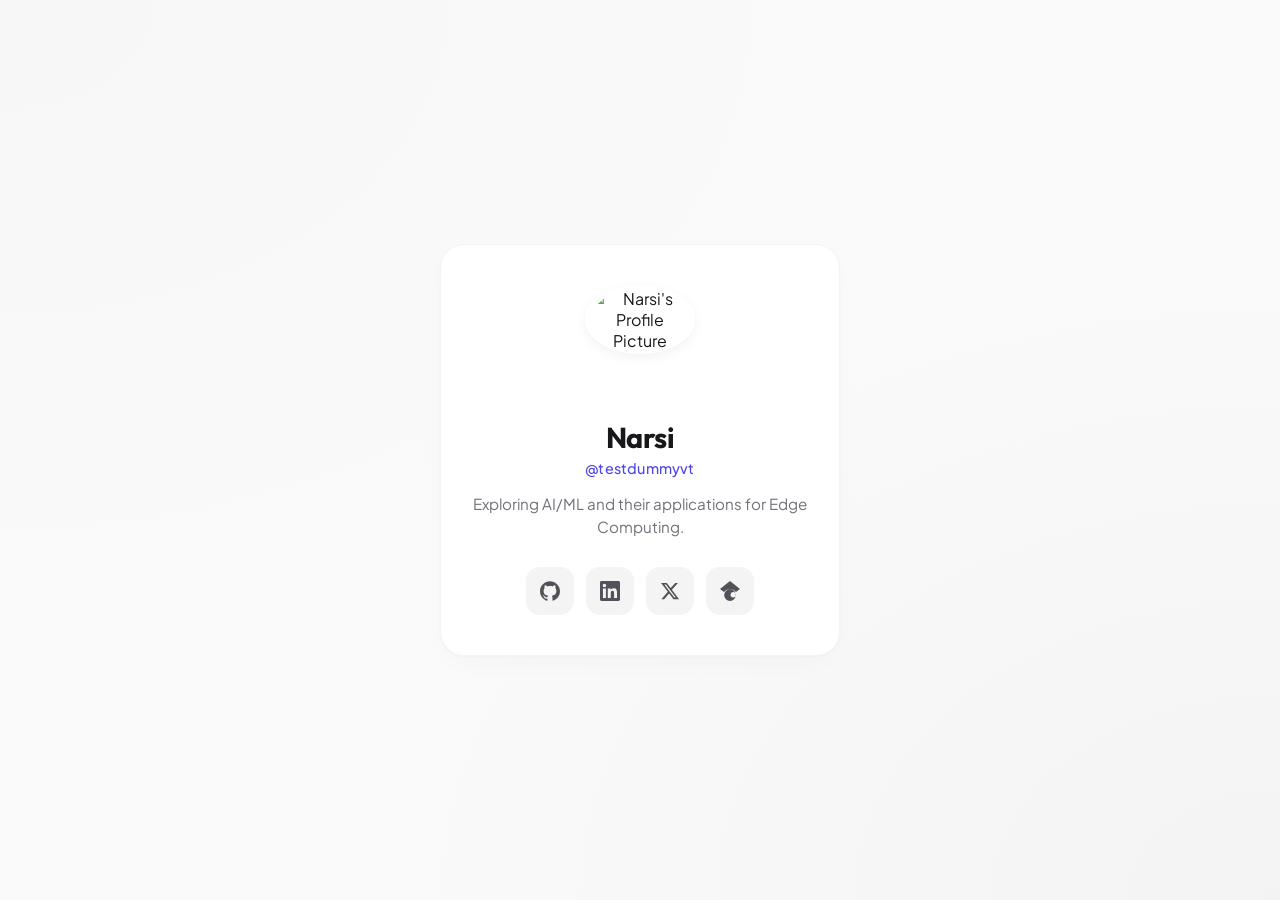
==== index.html @ 74e88483 "Add initial HTML, CSS, and JavaScript files for profile page" ====
<!DOCTYPE html>
<html lang="en">
<head>
    <meta charset="UTF-8">
    <meta name="viewport" content="width=device-width, initial-scale=1.0">
    <title>Narsi | Profile</title>
    <meta name="description" content="Personal profile and social links of Narsi (@testdummyvt).">
    
    <!-- Open Graph / Facebook -->
    <meta property="og:type" content="website">
    <meta property="og:url" content="https://testdummyvt.github.io/">
    <meta property="og:title" content="Narsi | Profile">
    <meta property="og:description" content="Personal profile and social links of Narsi (@testdummyvt).">
    <meta property="og:image" content="https://github.com/testdummyvt.png">

    <!-- Twitter -->
    <meta property="twitter:card" content="summary_large_image">
    <meta property="twitter:url" content="https://testdummyvt.github.io/">
    <meta property="twitter:title" content="Narsi | Profile">
    <meta property="twitter:description" content="Personal profile and social links of Narsi (@testdummyvt).">
    <meta property="twitter:image" content="https://github.com/testdummyvt.png">

    <!-- Fonts -->
    <link rel="preconnect" href="https://fonts.googleapis.com">
    <link rel="preconnect" href="https://fonts.gstatic.com" crossorigin>
    <link href="https://fonts.googleapis.com/css2?family=Outfit:wght@300;400;500;600;700&family=Plus+Jakarta+Sans:wght@300;400;500;600&display=swap" rel="stylesheet">
    
    <!-- CSS stylesheet -->
    <link rel="stylesheet" href="style.css">
</head>
<body>
    <main class="profile-container">
        <div class="profile-card" id="profile-card">
            <div class="avatar-container">
                <img src="https://github.com/testdummyvt.png" alt="Narsi's Profile Picture" class="profile-avatar" draggable="false">
            </div>
            
            <header class="profile-info">
                <h1 class="profile-name">Narsi</h1>
                <p class="profile-handle">@testdummyvt</p>
                <p class="profile-bio">Exploring AI/ML and their applications for Edge Computing.</p>
            </header>

            <nav class="social-links" aria-label="Social Media Links">
                <a href="https://github.com/testdummyvt" target="_blank" rel="noopener noreferrer" class="social-icon-link" aria-label="GitHub">
                    <svg class="icon" viewBox="0 0 24 24" fill="currentColor" xmlns="http://www.w3.org/2000/svg">
                        <path d="M12 .297c-6.63 0-12 5.373-12 12 0 5.303 3.438 9.8 8.205 11.385.6.113.82-.258.82-.577 0-.285-.01-1.04-.015-2.04-3.338.724-4.042-1.61-4.042-1.61C4.422 18.07 3.633 17.7 3.633 17.7c-1.087-.744.084-.729.084-.729 1.205.084 1.838 1.236 1.838 1.236 1.07 1.835 2.809 1.305 3.495.998.108-.776.417-1.305.76-1.605-2.665-.3-5.466-1.332-5.466-5.93 0-1.31.465-2.38 1.235-3.22-.135-.303-.54-1.523.105-3.176 0 0 1.005-.322 3.3 1.23.96-.267 1.98-.399 3-.405 1.02.006 2.04.138 3 .405 2.28-1.552 3.285-1.23 3.285-1.23.645 1.653.24 2.873.12 3.176.765.84 1.23 1.91 1.23 3.22 0 4.61-2.805 5.625-5.475 5.92.42.36.81 1.096.81 2.22 0 1.606-.015 2.896-.015 3.286 0 .315.21.69.825.57C20.565 22.092 24 17.592 24 12.297c0-6.627-5.373-12-12-12"/>
                    </svg>
                    <span class="tooltip">GitHub</span>
                </a>
                
                <a href="https://www.linkedin.com/in/itsnarsi/" target="_blank" rel="noopener noreferrer" class="social-icon-link" aria-label="LinkedIn">
                    <svg class="icon" viewBox="0 0 24 24" fill="currentColor" xmlns="http://www.w3.org/2000/svg">
                        <path d="M20.447 20.452h-3.554v-5.569c0-1.328-.027-3.037-1.852-3.037-1.853 0-2.136 1.445-2.136 2.939v5.667H9.351V9h3.414v1.561h.046c.477-.9 1.637-1.85 3.37-1.85 3.601 0 4.267 2.37 4.267 5.455v6.286zM5.337 7.433c-1.144 0-2.063-.926-2.063-2.065 0-1.138.92-2.063 2.063-2.063 1.14 0 2.064.925 2.064 2.063 0 1.139-.925 2.065-2.064 2.065zm1.782 13.019H3.555V9h3.564v11.452zM22.225 0H1.771C.792 0 0 .774 0 1.729v20.542C0 23.227.792 24 1.771 24h20.451C23.2 24 24 23.227 24 22.271V1.729C24 .774 23.2 0 22.222 0h.003z"/>
                    </svg>
                    <span class="tooltip">LinkedIn</span>
                </a>
                
                <a href="https://x.com/testdummyvt" target="_blank" rel="noopener noreferrer" class="social-icon-link" aria-label="X (Twitter)">
                    <svg class="icon" viewBox="0 0 24 24" fill="currentColor" xmlns="http://www.w3.org/2000/svg">
                        <path d="M18.244 2.25h3.308l-7.227 8.26 8.502 11.24H16.17l-5.214-6.817L4.99 21.75H1.68l7.73-8.835L1.254 2.25H8.08l4.713 6.231zm-1.161 17.52h1.833L7.084 4.126H5.117z"/>
                    </svg>
                    <span class="tooltip">X.com</span>
                </a>
                
                <a href="https://scholar.google.com/citations?user=F9QgOicAAAAJ&hl=en" target="_blank" rel="noopener noreferrer" class="social-icon-link" aria-label="Google Scholar">
                    <svg class="icon" viewBox="0 0 24 24" fill="currentColor" xmlns="http://www.w3.org/2000/svg">
                        <path d="M12 24a7 7 0 1 1 0-14 7 7 0 0 1 0 14zm0-24L0 9.5l4.854 3.64A7.47 7.47 0 0 1 12 10a7.47 7.47 0 0 1 7.146 3.14L24 9.5zm7.2 16.5c0-1.8-1.5-3.3-3.3-3.3s-3.3 1.5-3.3 3.3a3.3 3.3 0 0 0 6.6 0z"/>
                    </svg>
                    <span class="tooltip">Google Scholar</span>
                </a>
            </nav>
        </div>
    </main>

    <!-- JS script for interactivity -->
    <script src="app.js"></script>
</body>
</html>
---- style.css ----
/* Global Reset & Base Styles */
* {
    margin: 0;
    padding: 0;
    box-sizing: border-box;
    -webkit-font-smoothing: antialiased;
    -moz-osx-font-smoothing: grayscale;
}

:root {
    --bg-color: #fafafa;
    --text-primary: #18181b;
    --text-secondary: #71717a;
    --card-bg: #ffffff;
    --card-border: #f4f4f5;
    --shadow-color: rgba(0, 0, 0, 0.04);
    --shadow-hover: rgba(0, 0, 0, 0.08);
    --font-sans: 'Plus Jakarta Sans', -apple-system, BlinkMacSystemFont, "Segoe UI", Roboto, Helvetica, Arial, sans-serif;
    --font-heading: 'Outfit', sans-serif;
    --accent-color: #4f46e5;
}

body {
    background-color: var(--bg-color);
    background-image: radial-gradient(at 0% 0%, rgba(244, 244, 245, 0.5) 0px, transparent 50%),
                      radial-gradient(at 100% 100%, rgba(228, 228, 231, 0.3) 0px, transparent 50%);
    color: var(--text-primary);
    font-family: var(--font-sans);
    min-height: 100vh;
    display: flex;
    justify-content: center;
    align-items: center;
    padding: 20px;
}

/* Main Layout Container */
.profile-container {
    width: 100%;
    max-width: 400px;
}

/* Profile Card */
.profile-card {
    background: var(--card-bg);
    border: 1px solid var(--card-border);
    border-radius: 24px;
    padding: 40px 32px;
    text-align: center;
    box-shadow: 
        0 1px 3px rgba(0, 0, 0, 0.02),
        0 10px 30px -10px var(--shadow-color);
    transition: transform 0.4s cubic-bezier(0.16, 1, 0.3, 1), box-shadow 0.4s ease;
}

.profile-card:hover {
    transform: translateY(-2px);
    box-shadow: 
        0 1px 3px rgba(0, 0, 0, 0.02),
        0 20px 40px -15px var(--shadow-hover);
}

/* Avatar Styles */
.avatar-container {
    width: 110px;
    height: 110px;
    margin: 0 auto 24px;
    position: relative;
}

.profile-avatar {
    width: 100%;
    height: 100%;
    border-radius: 50%;
    object-fit: cover;
    border: 3px solid #ffffff;
    box-shadow: 0 4px 12px rgba(0, 0, 0, 0.05);
    transition: transform 0.4s cubic-bezier(0.175, 0.885, 0.32, 1.15);
}

.avatar-container:hover .profile-avatar {
    transform: scale(1.04);
}

/* Profile Info / Typography */
.profile-info {
    margin-bottom: 28px;
}

.profile-name {
    font-family: var(--font-heading);
    font-size: 1.8rem;
    font-weight: 700;
    letter-spacing: -0.5px;
    color: var(--text-primary);
    margin-bottom: 4px;
}

.profile-handle {
    font-size: 0.9rem;
    font-weight: 500;
    color: var(--accent-color);
    letter-spacing: 0.2px;
    margin-bottom: 16px;
}

.profile-bio {
    font-size: 0.95rem;
    line-height: 1.5;
    color: var(--text-secondary);
    font-weight: 400;
}

/* Social Links Navigation */
.social-links {
    display: flex;
    justify-content: center;
    gap: 12px;
}

.social-icon-link {
    position: relative;
    display: flex;
    justify-content: center;
    align-items: center;
    width: 48px;
    height: 48px;
    border-radius: 14px;
    background: #f4f4f5;
    color: #52525b;
    text-decoration: none;
    transition: all 0.3s cubic-bezier(0.16, 1, 0.3, 1);
}

.social-icon-link .icon {
    width: 20px;
    height: 20px;
    transition: transform 0.3s ease, color 0.3s ease;
}

/* Hover effects */
.social-icon-link:hover {
    transform: translateY(-3px);
    background: #e4e4e7;
    color: var(--text-primary);
}

/* Specific branding colors on hover for light theme */
.social-icon-link[aria-label="GitHub"]:hover {
    color: #181717;
}

.social-icon-link[aria-label="LinkedIn"]:hover {
    color: #0a66c2;
}

.social-icon-link[aria-label="X (Twitter)"]:hover {
    color: #000000;
}

.social-icon-link[aria-label="Google Scholar"]:hover {
    color: #1a73e8;
}

.social-icon-link:hover .icon {
    transform: scale(1.1);
}

/* Tooltip implementation */
.tooltip {
    position: absolute;
    bottom: -32px;
    left: 50%;
    transform: translateX(-50%) scale(0.9);
    background: #18181b;
    color: #ffffff;
    padding: 4px 8px;
    border-radius: 6px;
    font-size: 0.7rem;
    font-weight: 500;
    pointer-events: none;
    opacity: 0;
    transition: all 0.25s ease;
    white-space: nowrap;
}

.social-icon-link:hover .tooltip {
    opacity: 1;
    transform: translateX(-50%) scale(1) translateY(4px);
}

/* Responsive adjustment */
@media (max-width: 480px) {
    .profile-card {
        padding: 32px 24px;
    }
    
    .profile-name {
        font-size: 1.6rem;
    }
}
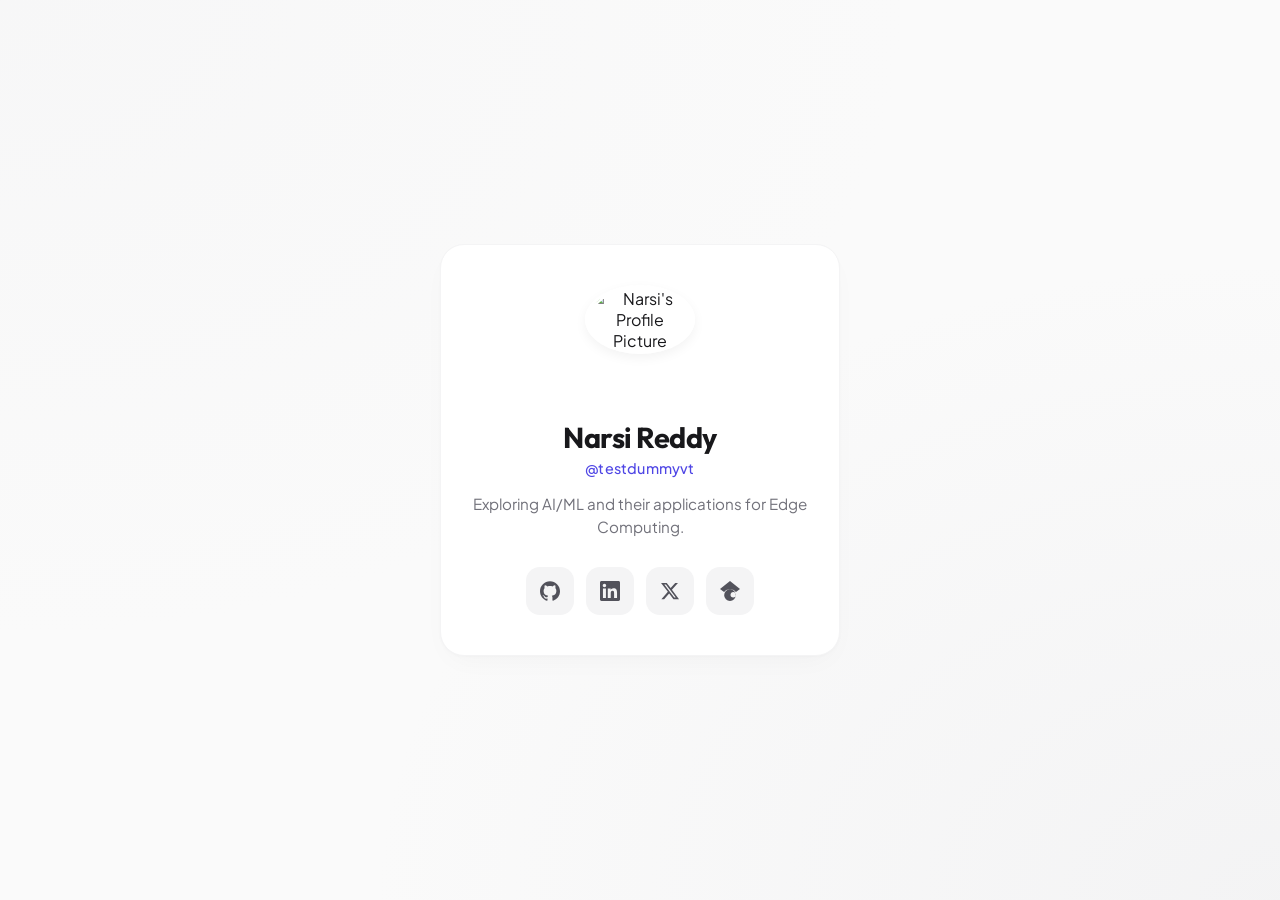
==== commit fe720885: "Update profile name to include full name "Narsi Reddy"" ====
--- a/index.html
+++ b/index.html
@@ -36,7 +36,7 @@
             </div>
             
             <header class="profile-info">
-                <h1 class="profile-name">Narsi</h1>
+                <h1 class="profile-name">Narsi Reddy</h1>
                 <p class="profile-handle">@testdummyvt</p>
                 <p class="profile-bio">Exploring AI/ML and their applications for Edge Computing.</p>
             </header>
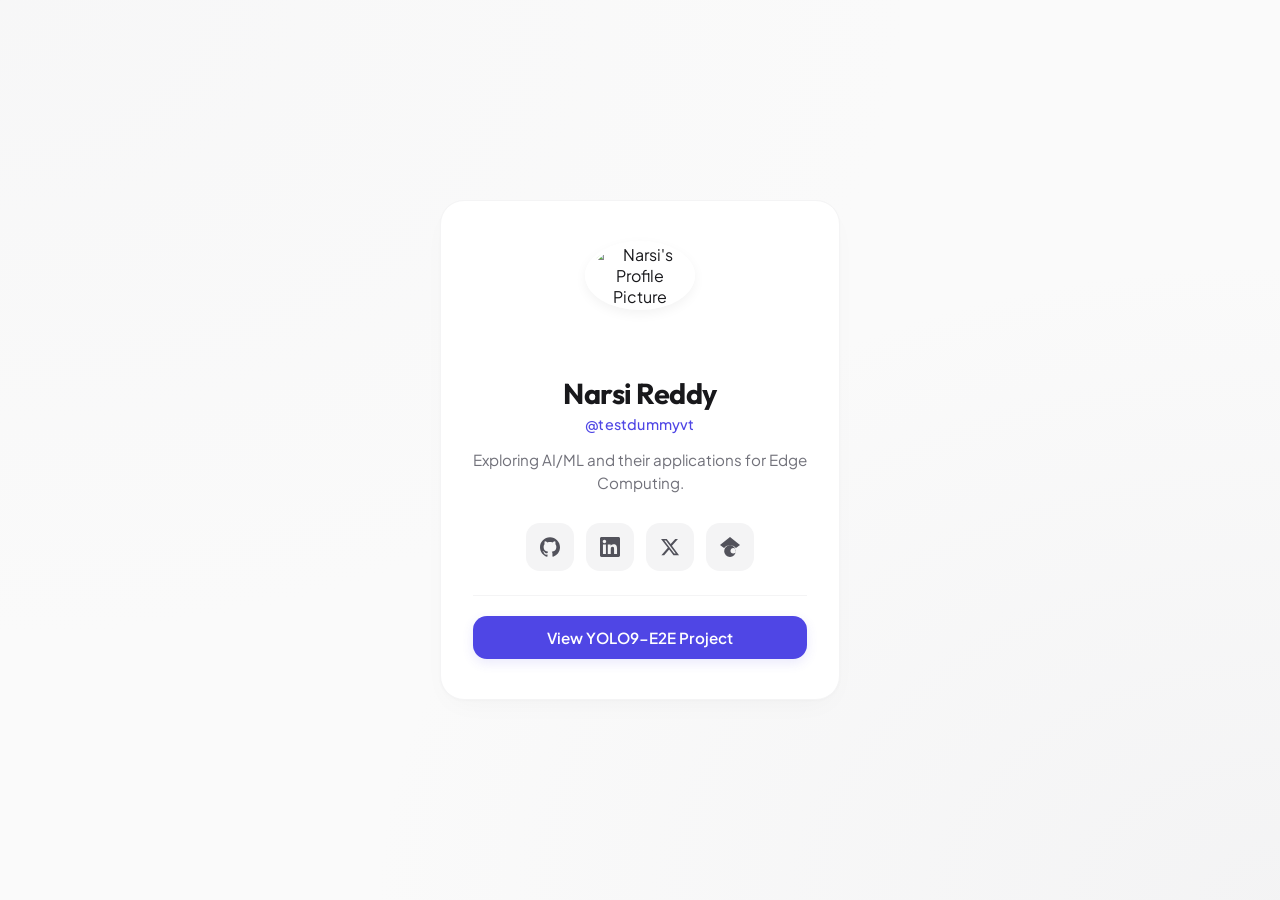
==== commit 13c26392: "Add YOLO9-E2E project page and associated styles - Created a new project page for YOLO9-E2E, detaili" ====
--- a/index.html
+++ b/index.html
@@ -70,6 +70,12 @@
                     <span class="tooltip">Google Scholar</span>
                 </a>
             </nav>
+
+            <div class="profile-projects">
+                <a href="projects/YOLO9-E2E/index.html" class="projects-btn" id="link-project-yolo9">
+                    View YOLO9-E2E Project
+                </a>
+            </div>
         </div>
     </main>
 
--- a/style.css
+++ b/style.css
@@ -188,6 +188,35 @@
     transform: translateX(-50%) scale(1) translateY(4px);
 }
 
+/* Projects Section */
+.profile-projects {
+    margin-top: 24px;
+    padding-top: 20px;
+    border-top: 1.5px solid var(--card-border);
+}
+
+.projects-btn {
+    display: inline-flex;
+    justify-content: center;
+    align-items: center;
+    width: 100%;
+    padding: 12px 20px;
+    background: var(--accent-color);
+    color: #ffffff;
+    text-decoration: none;
+    border-radius: 14px;
+    font-weight: 600;
+    font-size: 0.95rem;
+    transition: all 0.3s cubic-bezier(0.16, 1, 0.3, 1);
+    box-shadow: 0 4px 12px rgba(79, 70, 229, 0.12);
+}
+
+.projects-btn:hover {
+    background: #4338ca;
+    transform: translateY(-2px);
+    box-shadow: 0 6px 16px rgba(79, 70, 229, 0.22);
+}
+
 /* Responsive adjustment */
 @media (max-width: 480px) {
     .profile-card {
